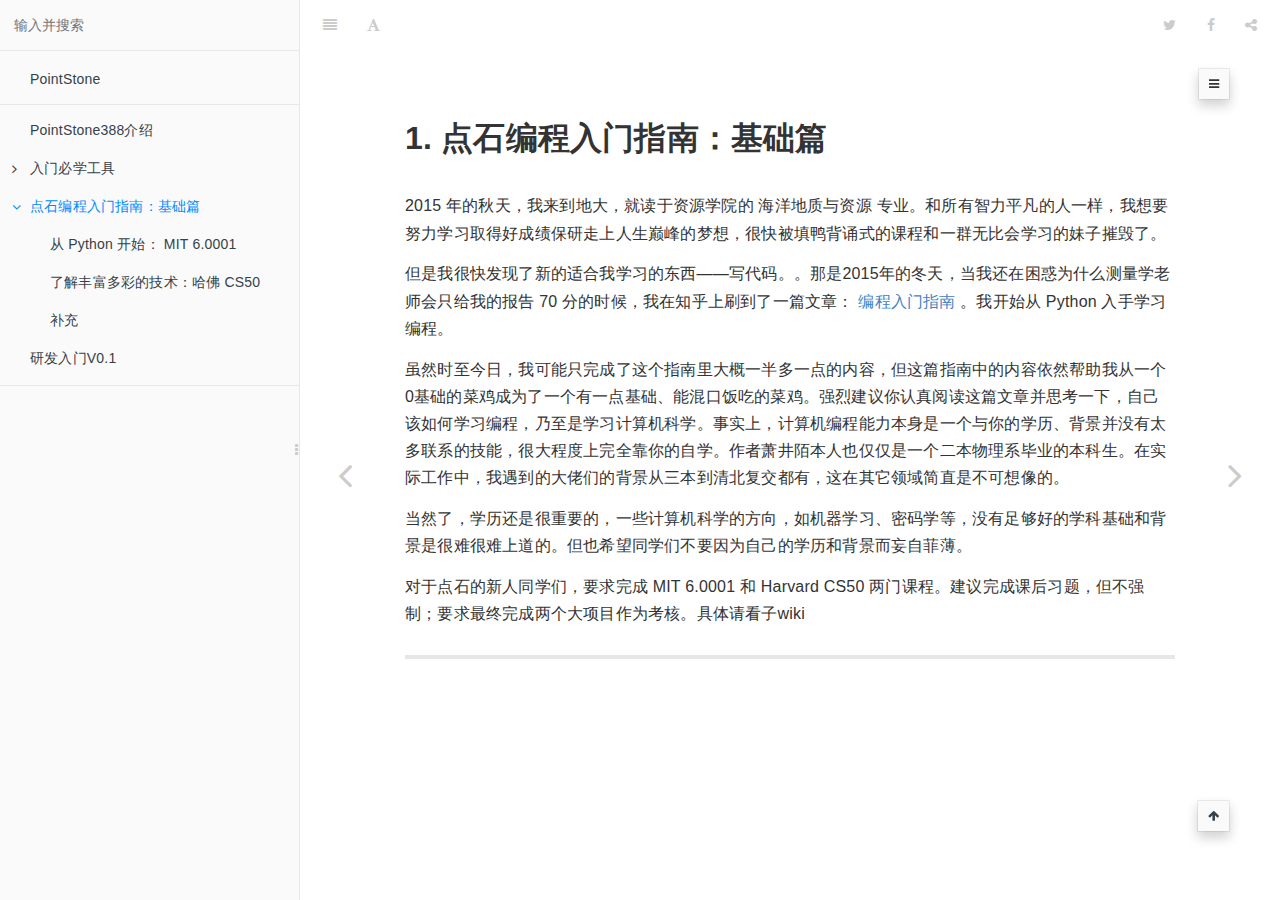
==== Basic/index.html @ d31966a7 "2019-02-07-22:43:22" ====
<!DOCTYPE HTML>
<html lang="zh-hans" >
    <head>
        <meta charset="UTF-8">
        <meta content="text/html; charset=utf-8" http-equiv="Content-Type">
        <title>点石编程入门指南：基础篇 · PointStone388计划</title>
        <meta http-equiv="X-UA-Compatible" content="IE=edge" />
        <meta name="description" content="">
        <meta name="generator" content="GitBook 3.2.3">
        <meta name="author" content="PointStone">
        
        
    
    <link rel="stylesheet" href="../gitbook/style.css">

    
            
                
                <link rel="stylesheet" href="../gitbook/gitbook-plugin-splitter/splitter.css">
                
            
                
                <link rel="stylesheet" href="../gitbook/gitbook-plugin-search-plus/search.css">
                
            
                
                <link rel="stylesheet" href="../gitbook/gitbook-plugin-expandable-chapters-small/expandable-chapters-small.css">
                
            
                
                <link rel="stylesheet" href="../gitbook/gitbook-plugin-anchor-navigation-ex/style/plugin.css">
                
            
                
                <link rel="stylesheet" href="../gitbook/gitbook-plugin-highlight/website.css">
                
            
                
                <link rel="stylesheet" href="../gitbook/gitbook-plugin-fontsettings/website.css">
                
            
        

    

    
        
        <link rel="stylesheet" href="../styles/website.css">
        
    

        
    
    
    
    <meta name="HandheldFriendly" content="true"/>
    <meta name="viewport" content="width=device-width, initial-scale=1, user-scalable=no">
    <meta name="apple-mobile-web-app-capable" content="yes">
    <meta name="apple-mobile-web-app-status-bar-style" content="black">
    <link rel="apple-touch-icon-precomposed" sizes="152x152" href="../gitbook/images/apple-touch-icon-precomposed-152.png">
    <link rel="shortcut icon" href="../gitbook/images/favicon.ico" type="image/x-icon">

    
    <link rel="next" href="MIT-60001.html" />
    
    
    <link rel="prev" href="../First-To-Read/Git.html" />
    

    <style>
    @media only screen and (max-width: 640px) {
        .book-header .hidden-mobile {
            display: none;
        }
    }
    </style>
    <script>
        window["gitbook-plugin-github-buttons"] = {"buttons":[{"user":"PointStoneTeam","repo":"PointStone388","type":"star","size":"small","count":true}]};
    </script>

    </head>
    <body>
        
<div class="book">
    <div class="book-summary">
        
            
<div id="book-search-input" role="search">
    <input type="text" placeholder="输入并搜索" />
</div>

            
                <nav role="navigation">
                


<ul class="summary">
    
    
    
        
        <li>
            <a href="http://pointstone.org/" target="_blank" class="custom-link">PointStone</a>
        </li>
    
    

    
    <li class="divider"></li>
    

    
        
        
    
        <li class="chapter " data-level="1.1" data-path="../">
            
                <a href="../">
            
                    
                    PointStone388介绍
            
                </a>
            

            
        </li>
    
        <li class="chapter " data-level="1.2" data-path="../First-To-Read/First-To-Read.html">
            
                <a href="../First-To-Read/First-To-Read.html">
            
                    
                    入门必学工具
            
                </a>
            

            
            <ul class="articles">
                
    
        <li class="chapter " data-level="1.2.1" data-path="../First-To-Read/Markdown.html">
            
                <a href="../First-To-Read/Markdown.html">
            
                    
                    Markdown
            
                </a>
            

            
        </li>
    
        <li class="chapter " data-level="1.2.2" data-path="../First-To-Read/Git.html">
            
                <a href="../First-To-Read/Git.html">
            
                    
                    Git
            
                </a>
            

            
        </li>
    

            </ul>
            
        </li>
    
        <li class="chapter active" data-level="1.3" data-path="./">
            
                <a href="./">
            
                    
                    点石编程入门指南：基础篇
            
                </a>
            

            
            <ul class="articles">
                
    
        <li class="chapter " data-level="1.3.1" data-path="MIT-60001.html">
            
                <a href="MIT-60001.html">
            
                    
                    从 Python 开始： MIT 6.0001
            
                </a>
            

            
        </li>
    
        <li class="chapter " data-level="1.3.2" data-path="Harvard-CS50.html">
            
                <a href="Harvard-CS50.html">
            
                    
                    了解丰富多彩的技术：哈佛 CS50
            
                </a>
            

            
        </li>
    
        <li class="chapter " data-level="1.3.3" data-path="Others.html">
            
                <a href="Others.html">
            
                    
                    补充
            
                </a>
            

            
        </li>
    

            </ul>
            
        </li>
    
        <li class="chapter " data-level="1.4" data-path="../Introduction-To-Development/Introduction-To-Development.html">
            
                <a href="../Introduction-To-Development/Introduction-To-Development.html">
            
                    
                    研发入门V0.1
            
                </a>
            

            
        </li>
    

    

    <li class="divider"></li>

    <li>
        <a href="https://www.gitbook.com" target="blank" class="gitbook-link">
            本书使用 GitBook 发布
        </a>
    </li>
</ul>


                </nav>
            
        
    </div>

    <div class="book-body">
        
            <div class="body-inner">
                
                    

<div class="book-header" role="navigation">
    

    <!-- Title -->
    <h1>
        <i class="fa fa-circle-o-notch fa-spin"></i>
        <a href=".." >点石编程入门指南：基础篇</a>
    </h1>
</div>




                    <div class="page-wrapper" tabindex="-1" role="main">
                        <div class="page-inner">
                            
<div class="search-plus" id="book-search-results">
    <div class="search-noresults">
    
                                <section class="normal markdown-section">
                                
                                <div id="anchor-navigation-ex-navbar"><i class="fa fa-navicon"></i><ul><li><span class="title-icon "></span><a href="#&#x70B9;&#x77F3;&#x7F16;&#x7A0B;&#x5165;&#x95E8;&#x6307;&#x5357;&#xFF1A;&#x57FA;&#x7840;&#x7BC7;"><b>1. </b>&#x70B9;&#x77F3;&#x7F16;&#x7A0B;&#x5165;&#x95E8;&#x6307;&#x5357;&#xFF1A;&#x57FA;&#x7840;&#x7BC7;</a></li></ul></div><a href="#&#x70B9;&#x77F3;&#x7F16;&#x7A0B;&#x5165;&#x95E8;&#x6307;&#x5357;&#xFF1A;&#x57FA;&#x7840;&#x7BC7;" id="anchorNavigationExGoTop"><i class="fa fa-arrow-up"></i></a><h1 id="&#x70B9;&#x77F3;&#x7F16;&#x7A0B;&#x5165;&#x95E8;&#x6307;&#x5357;&#xFF1A;&#x57FA;&#x7840;&#x7BC7;"><a name="&#x70B9;&#x77F3;&#x7F16;&#x7A0B;&#x5165;&#x95E8;&#x6307;&#x5357;&#xFF1A;&#x57FA;&#x7840;&#x7BC7;" class="anchor-navigation-ex-anchor" href="#&#x70B9;&#x77F3;&#x7F16;&#x7A0B;&#x5165;&#x95E8;&#x6307;&#x5357;&#xFF1A;&#x57FA;&#x7840;&#x7BC7;"><i class="fa fa-link" aria-hidden="true"></i></a>1. &#x70B9;&#x77F3;&#x7F16;&#x7A0B;&#x5165;&#x95E8;&#x6307;&#x5357;&#xFF1A;&#x57FA;&#x7840;&#x7BC7;</h1>
<p>2015 &#x5E74;&#x7684;&#x79CB;&#x5929;&#xFF0C;&#x6211;&#x6765;&#x5230;&#x5730;&#x5927;&#xFF0C;&#x5C31;&#x8BFB;&#x4E8E;&#x8D44;&#x6E90;&#x5B66;&#x9662;&#x7684; &#x6D77;&#x6D0B;&#x5730;&#x8D28;&#x4E0E;&#x8D44;&#x6E90; &#x4E13;&#x4E1A;&#x3002;&#x548C;&#x6240;&#x6709;&#x667A;&#x529B;&#x5E73;&#x51E1;&#x7684;&#x4EBA;&#x4E00;&#x6837;&#xFF0C;&#x6211;&#x60F3;&#x8981;&#x52AA;&#x529B;&#x5B66;&#x4E60;&#x53D6;&#x5F97;&#x597D;&#x6210;&#x7EE9;&#x4FDD;&#x7814;&#x8D70;&#x4E0A;&#x4EBA;&#x751F;&#x5DC5;&#x5CF0;&#x7684;&#x68A6;&#x60F3;&#xFF0C;&#x5F88;&#x5FEB;&#x88AB;&#x586B;&#x9E2D;&#x80CC;&#x8BF5;&#x5F0F;&#x7684;&#x8BFE;&#x7A0B;&#x548C;&#x4E00;&#x7FA4;&#x65E0;&#x6BD4;&#x4F1A;&#x5B66;&#x4E60;&#x7684;&#x59B9;&#x5B50;&#x6467;&#x6BC1;&#x4E86;&#x3002;</p>
<p>&#x4F46;&#x662F;&#x6211;&#x5F88;&#x5FEB;&#x53D1;&#x73B0;&#x4E86;&#x65B0;&#x7684;&#x9002;&#x5408;&#x6211;&#x5B66;&#x4E60;&#x7684;&#x4E1C;&#x897F;&#x2014;&#x2014;&#x5199;&#x4EE3;&#x7801;&#x3002;&#x3002;&#x90A3;&#x662F;2015&#x5E74;&#x7684;&#x51AC;&#x5929;&#xFF0C;&#x5F53;&#x6211;&#x8FD8;&#x5728;&#x56F0;&#x60D1;&#x4E3A;&#x4EC0;&#x4E48;&#x6D4B;&#x91CF;&#x5B66;&#x8001;&#x5E08;&#x4F1A;&#x53EA;&#x7ED9;&#x6211;&#x7684;&#x62A5;&#x544A; 70 &#x5206;&#x7684;&#x65F6;&#x5019;&#xFF0C;&#x6211;&#x5728;&#x77E5;&#x4E4E;&#x4E0A;&#x5237;&#x5230;&#x4E86;&#x4E00;&#x7BC7;&#x6587;&#x7AE0;&#xFF1A; <a href="https://zhuanlan.zhihu.com/p/19959253?utm_source=qq&amp;utm_medium=social&amp;utm_oi=42509489143808" target="_blank">&#x7F16;&#x7A0B;&#x5165;&#x95E8;&#x6307;&#x5357;</a> &#x3002;&#x6211;&#x5F00;&#x59CB;&#x4ECE; Python &#x5165;&#x624B;&#x5B66;&#x4E60;&#x7F16;&#x7A0B;&#x3002;</p>
<p>&#x867D;&#x7136;&#x65F6;&#x81F3;&#x4ECA;&#x65E5;&#xFF0C;&#x6211;&#x53EF;&#x80FD;&#x53EA;&#x5B8C;&#x6210;&#x4E86;&#x8FD9;&#x4E2A;&#x6307;&#x5357;&#x91CC;&#x5927;&#x6982;&#x4E00;&#x534A;&#x591A;&#x4E00;&#x70B9;&#x7684;&#x5185;&#x5BB9;&#xFF0C;&#x4F46;&#x8FD9;&#x7BC7;&#x6307;&#x5357;&#x4E2D;&#x7684;&#x5185;&#x5BB9;&#x4F9D;&#x7136;&#x5E2E;&#x52A9;&#x6211;&#x4ECE;&#x4E00;&#x4E2A;0&#x57FA;&#x7840;&#x7684;&#x83DC;&#x9E21;&#x6210;&#x4E3A;&#x4E86;&#x4E00;&#x4E2A;&#x6709;&#x4E00;&#x70B9;&#x57FA;&#x7840;&#x3001;&#x80FD;&#x6DF7;&#x53E3;&#x996D;&#x5403;&#x7684;&#x83DC;&#x9E21;&#x3002;&#x5F3A;&#x70C8;&#x5EFA;&#x8BAE;&#x4F60;&#x8BA4;&#x771F;&#x9605;&#x8BFB;&#x8FD9;&#x7BC7;&#x6587;&#x7AE0;&#x5E76;&#x601D;&#x8003;&#x4E00;&#x4E0B;&#xFF0C;&#x81EA;&#x5DF1;&#x8BE5;&#x5982;&#x4F55;&#x5B66;&#x4E60;&#x7F16;&#x7A0B;&#xFF0C;&#x4E43;&#x81F3;&#x662F;&#x5B66;&#x4E60;&#x8BA1;&#x7B97;&#x673A;&#x79D1;&#x5B66;&#x3002;&#x4E8B;&#x5B9E;&#x4E0A;&#xFF0C;&#x8BA1;&#x7B97;&#x673A;&#x7F16;&#x7A0B;&#x80FD;&#x529B;&#x672C;&#x8EAB;&#x662F;&#x4E00;&#x4E2A;&#x4E0E;&#x4F60;&#x7684;&#x5B66;&#x5386;&#x3001;&#x80CC;&#x666F;&#x5E76;&#x6CA1;&#x6709;&#x592A;&#x591A;&#x8054;&#x7CFB;&#x7684;&#x6280;&#x80FD;&#xFF0C;&#x5F88;&#x5927;&#x7A0B;&#x5EA6;&#x4E0A;&#x5B8C;&#x5168;&#x9760;&#x4F60;&#x7684;&#x81EA;&#x5B66;&#x3002;&#x4F5C;&#x8005;&#x8427;&#x4E95;&#x964C;&#x672C;&#x4EBA;&#x4E5F;&#x4EC5;&#x4EC5;&#x662F;&#x4E00;&#x4E2A;&#x4E8C;&#x672C;&#x7269;&#x7406;&#x7CFB;&#x6BD5;&#x4E1A;&#x7684;&#x672C;&#x79D1;&#x751F;&#x3002;&#x5728;&#x5B9E;&#x9645;&#x5DE5;&#x4F5C;&#x4E2D;&#xFF0C;&#x6211;&#x9047;&#x5230;&#x7684;&#x5927;&#x4F6C;&#x4EEC;&#x7684;&#x80CC;&#x666F;&#x4ECE;&#x4E09;&#x672C;&#x5230;&#x6E05;&#x5317;&#x590D;&#x4EA4;&#x90FD;&#x6709;&#xFF0C;&#x8FD9;&#x5728;&#x5176;&#x5B83;&#x9886;&#x57DF;&#x7B80;&#x76F4;&#x662F;&#x4E0D;&#x53EF;&#x60F3;&#x50CF;&#x7684;&#x3002;</p>
<p>&#x5F53;&#x7136;&#x4E86;&#xFF0C;&#x5B66;&#x5386;&#x8FD8;&#x662F;&#x5F88;&#x91CD;&#x8981;&#x7684;&#xFF0C;&#x4E00;&#x4E9B;&#x8BA1;&#x7B97;&#x673A;&#x79D1;&#x5B66;&#x7684;&#x65B9;&#x5411;&#xFF0C;&#x5982;&#x673A;&#x5668;&#x5B66;&#x4E60;&#x3001;&#x5BC6;&#x7801;&#x5B66;&#x7B49;&#xFF0C;&#x6CA1;&#x6709;&#x8DB3;&#x591F;&#x597D;&#x7684;&#x5B66;&#x79D1;&#x57FA;&#x7840;&#x548C;&#x80CC;&#x666F;&#x662F;&#x5F88;&#x96BE;&#x5F88;&#x96BE;&#x4E0A;&#x9053;&#x7684;&#x3002;&#x4F46;&#x4E5F;&#x5E0C;&#x671B;&#x540C;&#x5B66;&#x4EEC;&#x4E0D;&#x8981;&#x56E0;&#x4E3A;&#x81EA;&#x5DF1;&#x7684;&#x5B66;&#x5386;&#x548C;&#x80CC;&#x666F;&#x800C;&#x5984;&#x81EA;&#x83F2;&#x8584;&#x3002;</p>
<p>&#x5BF9;&#x4E8E;&#x70B9;&#x77F3;&#x7684;&#x65B0;&#x4EBA;&#x540C;&#x5B66;&#x4EEC;&#xFF0C;&#x8981;&#x6C42;&#x5B8C;&#x6210; MIT 6.0001 &#x548C; Harvard CS50 &#x4E24;&#x95E8;&#x8BFE;&#x7A0B;&#x3002;&#x5EFA;&#x8BAE;&#x5B8C;&#x6210;&#x8BFE;&#x540E;&#x4E60;&#x9898;&#xFF0C;&#x4F46;&#x4E0D;&#x5F3A;&#x5236;&#xFF1B;&#x8981;&#x6C42;&#x6700;&#x7EC8;&#x5B8C;&#x6210;&#x4E24;&#x4E2A;&#x5927;&#x9879;&#x76EE;&#x4F5C;&#x4E3A;&#x8003;&#x6838;&#x3002;&#x5177;&#x4F53;&#x8BF7;&#x770B;&#x5B50;wiki</p>
<hr>

                                
                                </section>
                            
    </div>
    <div class="search-results">
        <div class="has-results">
            
            <h1 class="search-results-title"><span class='search-results-count'></span> results matching "<span class='search-query'></span>"</h1>
            <ul class="search-results-list"></ul>
            
        </div>
        <div class="no-results">
            
            <h1 class="search-results-title">No results matching "<span class='search-query'></span>"</h1>
            
        </div>
    </div>
</div>

                        </div>
                    </div>
                
            </div>

            
                
                <a href="../First-To-Read/Git.html" class="navigation navigation-prev " aria-label="Previous page: Git">
                    <i class="fa fa-angle-left"></i>
                </a>
                
                
                <a href="MIT-60001.html" class="navigation navigation-next " aria-label="Next page: 从 Python 开始： MIT 6.0001">
                    <i class="fa fa-angle-right"></i>
                </a>
                
            
        
    </div>

    <script>
        var gitbook = gitbook || [];
        gitbook.push(function() {
            gitbook.page.hasChanged({"page":{"title":"点石编程入门指南：基础篇","level":"1.3","depth":1,"next":{"title":"从 Python 开始： MIT 6.0001","level":"1.3.1","depth":2,"path":"Basic/MIT-60001.md","ref":"Basic/MIT-60001.md","articles":[]},"previous":{"title":"Git","level":"1.2.2","depth":2,"path":"First-To-Read/Git.md","ref":"First-To-Read/Git.md","articles":[]},"dir":"ltr"},"config":{"plugins":["mathjax","splitter","github-buttons","copy-code-button","-lunr","-search","search-plus","expandable-chapters-small","anchor-navigation-ex"],"styles":{"website":"styles/website.css"},"pluginsConfig":{"splitter":{},"fontsettings":{"theme":"white","family":"sans","size":2},"highlight":{},"anchor-navigation-ex":{"associatedWithSummary":true,"float":{"floatIcon":"fa fa-navicon","level1Icon":"","level2Icon":"","level3Icon":"","showLevelIcon":false},"mode":"float","multipleH1":true,"pageTop":{"level1Icon":"","level2Icon":"","level3Icon":"","showLevelIcon":false},"printLog":false,"showGoTop":true,"showLevel":true},"github-buttons":{"buttons":[{"user":"PointStoneTeam","repo":"PointStone388","type":"star","size":"small","count":true}]},"mathjax":{"forceSVG":false,"version":"2.6-latest"},"expandable-chapters-small":{},"copy-code-button":{},"sharing":{"facebook":true,"twitter":true,"google":false,"weibo":false,"instapaper":false,"vk":false,"all":["facebook","google","twitter","weibo","instapaper"]},"theme-default":{"styles":{"website":"styles/website.css","pdf":"styles/pdf.css","epub":"styles/epub.css","mobi":"styles/mobi.css","ebook":"styles/ebook.css","print":"styles/print.css"},"showLevel":false},"search-plus":{}},"theme":"default","author":"PointStone","pdf":{"pageNumbers":true,"fontSize":12,"fontFamily":"Arial","paperSize":"a4","chapterMark":"pagebreak","pageBreaksBefore":"/","margin":{"right":62,"left":62,"top":56,"bottom":56}},"structure":{"langs":"LANGS.md","readme":"README.md","glossary":"GLOSSARY.md","summary":"SUMMARY.md"},"variables":{},"title":"PointStone388计划","language":"zh-hans","links":{"sidebar":{"PointStone":"http://pointstone.org/"}},"gitbook":"*"},"file":{"path":"Basic/README.md","mtime":"2019-01-14T14:02:45.070Z","type":"markdown"},"gitbook":{"version":"3.2.3","time":"2019-02-07T14:43:23.434Z"},"basePath":"..","book":{"language":""}});
        });
    </script>
</div>

        
    <script src="../gitbook/gitbook.js"></script>
    <script src="../gitbook/theme.js"></script>
    
        
        <script src="https://cdn.mathjax.org/mathjax/2.6-latest/MathJax.js?config=TeX-AMS-MML_HTMLorMML"></script>
        
    
        
        <script src="../gitbook/gitbook-plugin-mathjax/plugin.js"></script>
        
    
        
        <script src="../gitbook/gitbook-plugin-splitter/splitter.js"></script>
        
    
        
        <script src="../gitbook/gitbook-plugin-github-buttons/plugin.js"></script>
        
    
        
        <script src="../gitbook/gitbook-plugin-copy-code-button/toggle.js"></script>
        
    
        
        <script src="../gitbook/gitbook-plugin-search-plus/jquery.mark.min.js"></script>
        
    
        
        <script src="../gitbook/gitbook-plugin-search-plus/search.js"></script>
        
    
        
        <script src="../gitbook/gitbook-plugin-expandable-chapters-small/expandable-chapters-small.js"></script>
        
    
        
        <script src="../gitbook/gitbook-plugin-sharing/buttons.js"></script>
        
    
        
        <script src="../gitbook/gitbook-plugin-fontsettings/fontsettings.js"></script>
        
    

    </body>
</html>
---- gitbook/gitbook-plugin-splitter/splitter.css ----
.divider-content-summary {
    position: absolute;
    top: 0;
    right: 0;
    height: 100%;
    width: 5px;
	display: table;
	cursor: col-resize;
    color: #ccc;
    -webkit-transition: color 350ms ease;
    -moz-transition: color 350ms ease;
    -o-transition: color 350ms ease;
    transition: color 350ms ease
}
.divider-content-summary:hover {
    color: #444;
}
    .divider-content-summary__icon {
        display: table-cell;
        vertical-align: middle;
        text-align: center;
    }
---- gitbook/gitbook-plugin-search-plus/search.css ----
/*
    This CSS only styled the search results section, not the search input
    It defines the basic interraction to hide content when displaying results, etc
*/
#book-search-input {
  background: inherit;
}
#book-search-results .search-results {
  display: none;
}
#book-search-results .search-results ul.search-results-list {
  list-style-type: none;
  padding-left: 0;
}
#book-search-results .search-results ul.search-results-list li {
  margin-bottom: 1.5rem;
  padding-bottom: 0.5rem;
  /* Highlight results */
}
#book-search-results .search-results ul.search-results-list li p em {
  background-color: rgba(255, 220, 0, 0.4);
  font-style: normal;
}
#book-search-results .search-results .no-results {
  display: none;
}
#book-search-results.open .search-results {
  display: block;
}
#book-search-results.open .search-noresults {
  display: none;
}
#book-search-results.no-results .search-results .has-results {
  display: none;
}
#book-search-results.no-results .search-results .no-results {
  display: block;
}
#book-search-results span.search-highlight-keyword {
  background: #ff0;
}
#book-search-results.search-plus .search-results .has-results .search-results-item {
  color: inherit;
}
---- gitbook/gitbook-plugin-expandable-chapters-small/expandable-chapters-small.css ----
.book .book-summary .chapter > .articles {
	overflow: hidden;
	max-height: 0px;
}

.book .book-summary .chapter.expanded > .articles {
	max-height: 9999px;
}

.book .book-summary .exc-trigger {
	position: absolute;
  	left: 12px;
  	top: 12px;
}

.book .book-summary ul.summary li a,
.book .book-summary ul.summary li span {
	padding-left: 30px;
}

.book .book-summary .exc-trigger:before {
  	content: "\f105";
}

.book .book-summary .expanded > a .exc-trigger:before,
.book .book-summary .expanded > span .exc-trigger:before {
	content: "\f107";
}
---- gitbook/gitbook-plugin-anchor-navigation-ex/style/plugin.css ----
/** 浮动导航 */
#anchor-navigation-ex-navbar {
    background-color: #fafafa;
    border: 1px solid rgba(0, 0, 0, .07);
    border-radius: 1px;
    -webkit-box-shadow: 0 6px 12px rgba(0, 0, 0, .175);
    box-shadow: 0 6px 12px rgba(0, 0, 0, .175);
    background-clip: padding-box;
    padding: 5px 10px;
    position: fixed;
    /*background-color: rgba(255,255,255,0.98);*/
    right: 50px;
    top: 68px;
    font-size: 12px;
    white-space: nowrap;
    z-index: 999;
    cursor: pointer;
    text-align: right;
    max-height: 70%;
    overflow-y: auto;
    overflow-x: hidden;
}

#anchor-navigation-ex-navbar ul {
    display: none;
    text-align: left;
    padding-right: 10px;
    padding-left: 10px;
    list-style-type: none;
}

#anchor-navigation-ex-navbar:hover ul {
    display: block;
}

#anchor-navigation-ex-navbar ul li a {
    text-decoration: none;
    border-bottom: none;
    font-size: 14px;
    color: #364149;
    background: 0 0;
    text-overflow: ellipsis;
    overflow: hidden;
    white-space: nowrap;
    position: relative;
}

#anchor-navigation-ex-navbar ul li a:hover {
    text-decoration: underline;
}

#anchor-navigation-ex-navbar ul li .title-icon {
    padding-right: 4px;
}

/*对应官网皮肤主题颜色*/
.book.color-theme-1 #anchor-navigation-ex-navbar {
    background-color: #111111;
    border-color: #7e888b;
    color: #afa790;
}

.book.color-theme-1 #anchor-navigation-ex-navbar ul li a {
    color: #877f6a;
}

.book.color-theme-2 #anchor-navigation-ex-navbar {
    background-color: #2d3143;
    border-color: #272a3a;
    color: #bcc1d2;
}

.book.color-theme-2 #anchor-navigation-ex-navbar ul li a {
    color: #c1c6d7;
}

/* 返回顶部 */
#anchorNavigationExGoTop {
    position: fixed;
    right: 50px;
    bottom: 68px;
    background-color: #fafafa;
    border: 1px solid rgba(0, 0, 0, .07);
    border-radius: 1px;
    -webkit-box-shadow: 0 6px 12px rgba(0, 0, 0, .175);
    box-shadow: 0 6px 12px rgba(0, 0, 0, .175);
    background-clip: padding-box;
    z-index: 999;
    cursor: pointer;
    font-size: 12px;
    padding: 5px 10px;
    color: #364149;
}
/*对应官网皮肤主题颜色*/
.book.color-theme-1 #anchorNavigationExGoTop {
    background-color: #111111;
    border-color: #7e888b;
    color: #afa790;
}

.book.color-theme-2 #anchorNavigationExGoTop {
    background-color: #2d3143;
    border-color: #272a3a;
    color: #bcc1d2;
}

a.anchor-navigation-ex-anchor {
    color: inherit !important;
    display: none;
    margin-left: -30px;
    padding-left: 40px;
    cursor: pointer;
    position: absolute;
    top: 0;
    left: 0;
    bottom: 0;
}

a.anchor-navigation-ex-anchor i {
    margin-left: -30px;
    /*color: #000;*/
    vertical-align: middle;
    font-size: 16px !important;
}

h1, h2, h3, h4, h5, h6 {
    position: relative;
}

h1:hover a.anchor-navigation-ex-anchor, h2:hover a.anchor-navigation-ex-anchor, h3:hover a.anchor-navigation-ex-anchor,
h4:hover a.anchor-navigation-ex-anchor, h5:hover a.anchor-navigation-ex-anchor, h6:hover a.anchor-navigation-ex-anchor {
    display: inline-block;
}

.book .book-body .page-wrapper .page-inner section.normal {
    overflow: visible;
}

/* 页面内顶部固定导航  */
#anchor-navigation-ex-pagetop-navbar{
    border: 1px solid rgba(0, 0, 0, .07);
    border-radius: 1px;
    background-clip: padding-box;
    padding: 5px 10px;
    background-color: #fafafa;
    font-size: 12px;
}

#anchor-navigation-ex-pagetop-navbar ul {
    text-align: left;
    padding-right: 10px;
    padding-left: 10px;
    list-style-type: none;
}

#anchor-navigation-ex-pagetop-navbar:hover ul {
    display: block;
}

#anchor-navigation-ex-pagetop-navbar ul li a {
    text-decoration: none;
    border-bottom: none;
    font-size: 14px;
    color: #364149;
    background: 0 0;
    text-overflow: ellipsis;
    overflow: hidden;
    white-space: nowrap;
    position: relative;
}

#anchor-navigation-ex-pagetop-navbar ul li a:hover {
    text-decoration: underline;
}

#anchor-navigation-ex-pagetop-navbar ul li .title-icon {
    padding-right: 4px;
}

/*对应官网皮肤主题颜色*/
.book.color-theme-1 #anchor-navigation-ex-pagetop-navbar {
    background-color: #111111;
    border-color: #7e888b;
    color: #afa790;
}

.book.color-theme-1 #anchor-navigation-ex-pagetop-navbar ul li a {
    color: #877f6a;
}

.book.color-theme-2 #anchor-navigation-ex-pagetop-navbar {
    background-color: #2d3143;
    border-color: #272a3a;
    color: #bcc1d2;
}

.book.color-theme-2 #anchor-navigation-ex-pagetop-navbar ul li a {
    color: #c1c6d7;
}
---- gitbook/gitbook-plugin-highlight/website.css ----
.book .book-body .page-wrapper .page-inner section.normal pre,
.book .book-body .page-wrapper .page-inner section.normal code {
  /* http://jmblog.github.com/color-themes-for-google-code-highlightjs */
  /* Tomorrow Comment */
  /* Tomorrow Red */
  /* Tomorrow Orange */
  /* Tomorrow Yellow */
  /* Tomorrow Green */
  /* Tomorrow Aqua */
  /* Tomorrow Blue */
  /* Tomorrow Purple */
}
.book .book-body .page-wrapper .page-inner section.normal pre .hljs-comment,
.book .book-body .page-wrapper .page-inner section.normal code .hljs-comment,
.book .book-body .page-wrapper .page-inner section.normal pre .hljs-title,
.book .book-body .page-wrapper .page-inner section.normal code .hljs-title {
  color: #8e908c;
}
.book .book-body .page-wrapper .page-inner section.normal pre .hljs-variable,
.book .book-body .page-wrapper .page-inner section.normal code .hljs-variable,
.book .book-body .page-wrapper .page-inner section.normal pre .hljs-attribute,
.book .book-body .page-wrapper .page-inner section.normal code .hljs-attribute,
.book .book-body .page-wrapper .page-inner section.normal pre .hljs-tag,
.book .book-body .page-wrapper .page-inner section.normal code .hljs-tag,
.book .book-body .page-wrapper .page-inner section.normal pre .hljs-regexp,
.book .book-body .page-wrapper .page-inner section.normal code .hljs-regexp,
.book .book-body .page-wrapper .page-inner section.normal pre .hljs-deletion,
.book .book-body .page-wrapper .page-inner section.normal code .hljs-deletion,
.book .book-body .page-wrapper .page-inner section.normal pre .ruby .hljs-constant,
.book .book-body .page-wrapper .page-inner section.normal code .ruby .hljs-constant,
.book .book-body .page-wrapper .page-inner section.normal pre .xml .hljs-tag .hljs-title,
.book .book-body .page-wrapper .page-inner section.normal code .xml .hljs-tag .hljs-title,
.book .book-body .page-wrapper .page-inner section.normal pre .xml .hljs-pi,
.book .book-body .page-wrapper .page-inner section.normal code .xml .hljs-pi,
.book .book-body .page-wrapper .page-inner section.normal pre .xml .hljs-doctype,
.book .book-body .page-wrapper .page-inner section.normal code .xml .hljs-doctype,
.book .book-body .page-wrapper .page-inner section.normal pre .html .hljs-doctype,
.book .book-body .page-wrapper .page-inner section.normal code .html .hljs-doctype,
.book .book-body .page-wrapper .page-inner section.normal pre .css .hljs-id,
.book .book-body .page-wrapper .page-inner section.normal code .css .hljs-id,
.book .book-body .page-wrapper .page-inner section.normal pre .css .hljs-class,
.book .book-body .page-wrapper .page-inner section.normal code .css .hljs-class,
.book .book-body .page-wrapper .page-inner section.normal pre .css .hljs-pseudo,
.book .book-body .page-wrapper .page-inner section.normal code .css .hljs-pseudo {
  color: #c82829;
}
.book .book-body .page-wrapper .page-inner section.normal pre .hljs-number,
.book .book-body .page-wrapper .page-inner section.normal code .hljs-number,
.book .book-body .page-wrapper .page-inner section.normal pre .hljs-preprocessor,
.book .book-body .page-wrapper .page-inner section.normal code .hljs-preprocessor,
.book .book-body .page-wrapper .page-inner section.normal pre .hljs-pragma,
.book .book-body .page-wrapper .page-inner section.normal code .hljs-pragma,
.book .book-body .page-wrapper .page-inner section.normal pre .hljs-built_in,
.book .book-body .page-wrapper .page-inner section.normal code .hljs-built_in,
.book .book-body .page-wrapper .page-inner section.normal pre .hljs-literal,
.book .book-body .page-wrapper .page-inner section.normal code .hljs-literal,
.book .book-body .page-wrapper .page-inner section.normal pre .hljs-params,
.book .book-body .page-wrapper .page-inner section.normal code .hljs-params,
.book .book-body .page-wrapper .page-inner section.normal pre .hljs-constant,
.book .book-body .page-wrapper .page-inner section.normal code .hljs-constant {
  color: #f5871f;
}
.book .book-body .page-wrapper .page-inner section.normal pre .ruby .hljs-class .hljs-title,
.book .book-body .page-wrapper .page-inner section.normal code .ruby .hljs-class .hljs-title,
.book .book-body .page-wrapper .page-inner section.normal pre .css .hljs-rules .hljs-attribute,
.book .book-body .page-wrapper .page-inner section.normal code .css .hljs-rules .hljs-attribute {
  color: #eab700;
}
.book .book-body .page-wrapper .page-inner section.normal pre .hljs-string,
.book .book-body .page-wrapper .page-inner section.normal code .hljs-string,
.book .book-body .page-wrapper .page-inner section.normal pre .hljs-value,
.book .book-body .page-wrapper .page-inner section.normal code .hljs-value,
.book .book-body .page-wrapper .page-inner section.normal pre .hljs-inheritance,
.book .book-body .page-wrapper .page-inner section.normal code .hljs-inheritance,
.book .book-body .page-wrapper .page-inner section.normal pre .hljs-header,
.book .book-body .page-wrapper .page-inner section.normal code .hljs-header,
.book .book-body .page-wrapper .page-inner section.normal pre .hljs-addition,
.book .book-body .page-wrapper .page-inner section.normal code .hljs-addition,
.book .book-body .page-wrapper .page-inner section.normal pre .ruby .hljs-symbol,
.book .book-body .page-wrapper .page-inner section.normal code .ruby .hljs-symbol,
.book .book-body .page-wrapper .page-inner section.normal pre .xml .hljs-cdata,
.book .book-body .page-wrapper .page-inner section.normal code .xml .hljs-cdata {
  color: #718c00;
}
.book .book-body .page-wrapper .page-inner section.normal pre .css .hljs-hexcolor,
.book .book-body .page-wrapper .page-inner section.normal code .css .hljs-hexcolor {
  color: #3e999f;
}
.book .book-body .page-wrapper .page-inner section.normal pre .hljs-function,
.book .book-body .page-wrapper .page-inner section.normal code .hljs-function,
.book .book-body .page-wrapper .page-inner section.normal pre .python .hljs-decorator,
.book .book-body .page-wrapper .page-inner section.normal code .python .hljs-decorator,
.book .book-body .page-wrapper .page-inner section.normal pre .python .hljs-title,
.book .book-body .page-wrapper .page-inner section.normal code .python .hljs-title,
.book .book-body .page-wrapper .page-inner section.normal pre .ruby .hljs-function .hljs-title,
.book .book-body .page-wrapper .page-inner section.normal code .ruby .hljs-function .hljs-title,
.book .book-body .page-wrapper .page-inner section.normal pre .ruby .hljs-title .hljs-keyword,
.book .book-body .page-wrapper .page-inner section.normal code .ruby .hljs-title .hljs-keyword,
.book .book-body .page-wrapper .page-inner section.normal pre .perl .hljs-sub,
.book .book-body .page-wrapper .page-inner section.normal code .perl .hljs-sub,
.book .book-body .page-wrapper .page-inner section.normal pre .javascript .hljs-title,
.book .book-body .page-wrapper .page-inner section.normal code .javascript .hljs-title,
.book .book-body .page-wrapper .page-inner section.normal pre .coffeescript .hljs-title,
.book .book-body .page-wrapper .page-inner section.normal code .coffeescript .hljs-title {
  color: #4271ae;
}
.book .book-body .page-wrapper .page-inner section.normal pre .hljs-keyword,
.book .book-body .page-wrapper .page-inner section.normal code .hljs-keyword,
.book .book-body .page-wrapper .page-inner section.normal pre .javascript .hljs-function,
.book .book-body .page-wrapper .page-inner section.normal code .javascript .hljs-function {
  color: #8959a8;
}
.book .book-body .page-wrapper .page-inner section.normal pre .hljs,
.book .book-body .page-wrapper .page-inner section.normal code .hljs {
  display: block;
  background: white;
  color: #4d4d4c;
  padding: 0.5em;
}
.book .book-body .page-wrapper .page-inner section.normal pre .coffeescript .javascript,
.book .book-body .page-wrapper .page-inner section.normal code .coffeescript .javascript,
.book .book-body .page-wrapper .page-inner section.normal pre .javascript .xml,
.book .book-body .page-wrapper .page-inner section.normal code .javascript .xml,
.book .book-body .page-wrapper .page-inner section.normal pre .tex .hljs-formula,
.book .book-body .page-wrapper .page-inner section.normal code .tex .hljs-formula,
.book .book-body .page-wrapper .page-inner section.normal pre .xml .javascript,
.book .book-body .page-wrapper .page-inner section.normal code .xml .javascript,
.book .book-body .page-wrapper .page-inner section.normal pre .xml .vbscript,
.book .book-body .page-wrapper .page-inner section.normal code .xml .vbscript,
.book .book-body .page-wrapper .page-inner section.normal pre .xml .css,
.book .book-body .page-wrapper .page-inner section.normal code .xml .css,
.book .book-body .page-wrapper .page-inner section.normal pre .xml .hljs-cdata,
.book .book-body .page-wrapper .page-inner section.normal code .xml .hljs-cdata {
  opacity: 0.5;
}
.book.color-theme-1 .book-body .page-wrapper .page-inner section.normal pre,
.book.color-theme-1 .book-body .page-wrapper .page-inner section.normal code {
  /*

Orginal Style from ethanschoonover.com/solarized (c) Jeremy Hull <sourdrums@gmail.com>

*/
  /* Solarized Green */
  /* Solarized Cyan */
  /* Solarized Blue */
  /* Solarized Yellow */
  /* Solarized Orange */
  /* Solarized Red */
  /* Solarized Violet */
}
.book.color-theme-1 .book-body .page-wrapper .page-inner section.normal pre .hljs,
.book.color-theme-1 .book-body .page-wrapper .page-inner section.normal code .hljs {
  display: block;
  padding: 0.5em;
  background: #fdf6e3;
  color: #657b83;
}
.book.color-theme-1 .book-body .page-wrapper .page-inner section.normal pre .hljs-comment,
.book.color-theme-1 .book-body .page-wrapper .page-inner section.normal code .hljs-comment,
.book.color-theme-1 .book-body .page-wrapper .page-inner section.normal pre .hljs-template_comment,
.book.color-theme-1 .book-body .page-wrapper .page-inner section.normal code .hljs-template_comment,
.book.color-theme-1 .book-body .page-wrapper .page-inner section.normal pre .diff .hljs-header,
.book.color-theme-1 .book-body .page-wrapper .page-inner section.normal code .diff .hljs-header,
.book.color-theme-1 .book-body .page-wrapper .page-inner section.normal pre .hljs-doctype,
.book.color-theme-1 .book-body .page-wrapper .page-inner section.normal code .hljs-doctype,
.book.color-theme-1 .book-body .page-wrapper .page-inner section.normal pre .hljs-pi,
.book.color-theme-1 .book-body .page-wrapper .page-inner section.normal code .hljs-pi,
.book.color-theme-1 .book-body .page-wrapper .page-inner section.normal pre .lisp .hljs-string,
.book.color-theme-1 .book-body .page-wrapper .page-inner section.normal code .lisp .hljs-string,
.book.color-theme-1 .book-body .page-wrapper .page-inner section.normal pre .hljs-javadoc,
.book.color-theme-1 .book-body .page-wrapper .page-inner section.normal code .hljs-javadoc {
  color: #93a1a1;
}
.book.color-theme-1 .book-body .page-wrapper .page-inner section.normal pre .hljs-keyword,
.book.color-theme-1 .book-body .page-wrapper .page-inner section.normal code .hljs-keyword,
.book.color-theme-1 .book-body .page-wrapper .page-inner section.normal pre .hljs-winutils,
.book.color-theme-1 .book-body .page-wrapper .page-inner section.normal code .hljs-winutils,
.book.color-theme-1 .book-body .page-wrapper .page-inner section.normal pre .method,
.book.color-theme-1 .book-body .page-wrapper .page-inner section.normal code .method,
.book.color-theme-1 .book-body .page-wrapper .page-inner section.normal pre .hljs-addition,
.book.color-theme-1 .book-body .page-wrapper .page-inner section.normal code .hljs-addition,
.book.color-theme-1 .book-body .page-wrapper .page-inner section.normal pre .css .hljs-tag,
.book.color-theme-1 .book-body .page-wrapper .page-inner section.normal code .css .hljs-tag,
.book.color-theme-1 .book-body .page-wrapper .page-inner section.normal pre .hljs-request,
.book.color-theme-1 .book-body .page-wrapper .page-inner section.normal code .hljs-request,
.book.color-theme-1 .book-body .page-wrapper .page-inner section.normal pre .hljs-status,
.book.color-theme-1 .book-body .page-wrapper .page-inner section.normal code .hljs-status,
.book.color-theme-1 .book-body .page-wrapper .page-inner section.normal pre .nginx .hljs-title,
.book.color-theme-1 .book-body .page-wrapper .page-inner section.normal code .nginx .hljs-title {
  color: #859900;
}
.book.color-theme-1 .book-body .page-wrapper .page-inner section.normal pre .hljs-number,
.book.color-theme-1 .book-body .page-wrapper .page-inner section.normal code .hljs-number,
.book.color-theme-1 .book-body .page-wrapper .page-inner section.normal pre .hljs-command,
.book.color-theme-1 .book-body .page-wrapper .page-inner section.normal code .hljs-command,
.book.color-theme-1 .book-body .page-wrapper .page-inner section.normal pre .hljs-string,
.book.color-theme-1 .book-body .page-wrapper .page-inner section.normal code .hljs-string,
.book.color-theme-1 .book-body .page-wrapper .page-inner section.normal pre .hljs-tag .hljs-value,
.book.color-theme-1 .book-body .page-wrapper .page-inner section.normal code .hljs-tag .hljs-value,
.book.color-theme-1 .book-body .page-wrapper .page-inner section.normal pre .hljs-rules .hljs-value,
.book.color-theme-1 .book-body .page-wrapper .page-inner section.normal code .hljs-rules .hljs-value,
.book.color-theme-1 .book-body .page-wrapper .page-inner section.normal pre .hljs-phpdoc,
.book.color-theme-1 .book-body .page-wrapper .page-inner section.normal code .hljs-phpdoc,
.book.color-theme-1 .book-body .page-wrapper .page-inner section.normal pre .tex .hljs-formula,
.book.color-theme-1 .book-body .page-wrapper .page-inner section.normal code .tex .hljs-formula,
.book.color-theme-1 .book-body .page-wrapper .page-inner section.normal pre .hljs-regexp,
.book.color-theme-1 .book-body .page-wrapper .page-inner section.normal code .hljs-regexp,
.book.color-theme-1 .book-body .page-wrapper .page-inner section.normal pre .hljs-hexcolor,
.book.color-theme-1 .book-body .page-wrapper .page-inner section.normal code .hljs-hexcolor,
.book.color-theme-1 .book-body .page-wrapper .page-inner section.normal pre .hljs-link_url,
.book.color-theme-1 .book-body .page-wrapper .page-inner section.normal code .hljs-link_url {
  color: #2aa198;
}
.book.color-theme-1 .book-body .page-wrapper .page-inner section.normal pre .hljs-title,
.book.color-theme-1 .book-body .page-wrapper .page-inner section.normal code .hljs-title,
.book.color-theme-1 .book-body .page-wrapper .page-inner section.normal pre .hljs-localvars,
.book.color-theme-1 .book-body .page-wrapper .page-inner section.normal code .hljs-localvars,
.book.color-theme-1 .book-body .page-wrapper .page-inner section.normal pre .hljs-chunk,
.book.color-theme-1 .book-body .page-wrapper .page-inner section.normal code .hljs-chunk,
.book.color-theme-1 .book-body .page-wrapper .page-inner section.normal pre .hljs-decorator,
.book.color-theme-1 .book-body .page-wrapper .page-inner section.normal code .hljs-decorator,
.book.color-theme-1 .book-body .page-wrapper .page-inner section.normal pre .hljs-built_in,
.book.color-theme-1 .book-body .page-wrapper .page-inner section.normal code .hljs-built_in,
.book.color-theme-1 .book-body .page-wrapper .page-inner section.normal pre .hljs-identifier,
.book.color-theme-1 .book-body .page-wrapper .page-inner section.normal code .hljs-identifier,
.book.color-theme-1 .book-body .page-wrapper .page-inner section.normal pre .vhdl .hljs-literal,
.book.color-theme-1 .book-body .page-wrapper .page-inner section.normal code .vhdl .hljs-literal,
.book.color-theme-1 .book-body .page-wrapper .page-inner section.normal pre .hljs-id,
.book.color-theme-1 .book-body .page-wrapper .page-inner section.normal code .hljs-id,
.book.color-theme-1 .book-body .page-wrapper .page-inner section.normal pre .css .hljs-function,
.book.color-theme-1 .book-body .page-wrapper .page-inner section.normal code .css .hljs-function {
  color: #268bd2;
}
.book.color-theme-1 .book-body .page-wrapper .page-inner section.normal pre .hljs-attribute,
.book.color-theme-1 .book-body .page-wrapper .page-inner section.normal code .hljs-attribute,
.book.color-theme-1 .book-body .page-wrapper .page-inner section.normal pre .hljs-variable,
.book.color-theme-1 .book-body .page-wrapper .page-inner section.normal code .hljs-variable,
.book.color-theme-1 .book-body .page-wrapper .page-inner section.normal pre .lisp .hljs-body,
.book.color-theme-1 .book-body .page-wrapper .page-inner section.normal code .lisp .hljs-body,
.book.color-theme-1 .book-body .page-wrapper .page-inner section.normal pre .smalltalk .hljs-number,
.book.color-theme-1 .book-body .page-wrapper .page-inner section.normal code .smalltalk .hljs-number,
.book.color-theme-1 .book-body .page-wrapper .page-inner section.normal pre .hljs-constant,
.book.color-theme-1 .book-body .page-wrapper .page-inner section.normal code .hljs-constant,
.book.color-theme-1 .book-body .page-wrapper .page-inner section.normal pre .hljs-class .hljs-title,
.book.color-theme-1 .book-body .page-wrapper .page-inner section.normal code .hljs-class .hljs-title,
.book.color-theme-1 .book-body .page-wrapper .page-inner section.normal pre .hljs-parent,
.book.color-theme-1 .book-body .page-wrapper .page-inner section.normal code .hljs-parent,
.book.color-theme-1 .book-body .page-wrapper .page-inner section.normal pre .haskell .hljs-type,
.book.color-theme-1 .book-body .page-wrapper .page-inner section.normal code .haskell .hljs-type,
.book.color-theme-1 .book-body .page-wrapper .page-inner section.normal pre .hljs-link_reference,
.book.color-theme-1 .book-body .page-wrapper .page-inner section.normal code .hljs-link_reference {
  color: #b58900;
}
.book.color-theme-1 .book-body .page-wrapper .page-inner section.normal pre .hljs-preprocessor,
.book.color-theme-1 .book-body .page-wrapper .page-inner section.normal code .hljs-preprocessor,
.book.color-theme-1 .book-body .page-wrapper .page-inner section.normal pre .hljs-preprocessor .hljs-keyword,
.book.color-theme-1 .book-body .page-wrapper .page-inner section.normal code .hljs-preprocessor .hljs-keyword,
.book.color-theme-1 .book-body .page-wrapper .page-inner section.normal pre .hljs-pragma,
.book.color-theme-1 .book-body .page-wrapper .page-inner section.normal code .hljs-pragma,
.book.color-theme-1 .book-body .page-wrapper .page-inner section.normal pre .hljs-shebang,
.book.color-theme-1 .book-body .page-wrapper .page-inner section.normal code .hljs-shebang,
.book.color-theme-1 .book-body .page-wrapper .page-inner section.normal pre .hljs-symbol,
.book.color-theme-1 .book-body .page-wrapper .page-inner section.normal code .hljs-symbol,
.book.color-theme-1 .book-body .page-wrapper .page-inner section.normal pre .hljs-symbol .hljs-string,
.book.color-theme-1 .book-body .page-wrapper .page-inner section.normal code .hljs-symbol .hljs-string,
.book.color-theme-1 .book-body .page-wrapper .page-inner section.normal pre .diff .hljs-change,
.book.color-theme-1 .book-body .page-wrapper .page-inner section.normal code .diff .hljs-change,
.book.color-theme-1 .book-body .page-wrapper .page-inner section.normal pre .hljs-special,
.book.color-theme-1 .book-body .page-wrapper .page-inner section.normal code .hljs-special,
.book.color-theme-1 .book-body .page-wrapper .page-inner section.normal pre .hljs-attr_selector,
.book.color-theme-1 .book-body .page-wrapper .page-inner section.normal code .hljs-attr_selector,
.book.color-theme-1 .book-body .page-wrapper .page-inner section.normal pre .hljs-subst,
.book.color-theme-1 .book-body .page-wrapper .page-inner section.normal code .hljs-subst,
.book.color-theme-1 .book-body .page-wrapper .page-inner section.normal pre .hljs-cdata,
.book.color-theme-1 .book-body .page-wrapper .page-inner section.normal code .hljs-cdata,
.book.color-theme-1 .book-body .page-wrapper .page-inner section.normal pre .clojure .hljs-title,
.book.color-theme-1 .book-body .page-wrapper .page-inner section.normal code .clojure .hljs-title,
.book.color-theme-1 .book-body .page-wrapper .page-inner section.normal pre .css .hljs-pseudo,
.book.color-theme-1 .book-body .page-wrapper .page-inner section.normal code .css .hljs-pseudo,
.book.color-theme-1 .book-body .page-wrapper .page-inner section.normal pre .hljs-header,
.book.color-theme-1 .book-body .page-wrapper .page-inner section.normal code .hljs-header {
  color: #cb4b16;
}
.book.color-theme-1 .book-body .page-wrapper .page-inner section.normal pre .hljs-deletion,
.book.color-theme-1 .book-body .page-wrapper .page-inner section.normal code .hljs-deletion,
.book.color-theme-1 .book-body .page-wrapper .page-inner section.normal pre .hljs-important,
.book.color-theme-1 .book-body .page-wrapper .page-inner section.normal code .hljs-important {
  color: #dc322f;
}
.book.color-theme-1 .book-body .page-wrapper .page-inner section.normal pre .hljs-link_label,
.book.color-theme-1 .book-body .page-wrapper .page-inner section.normal code .hljs-link_label {
  color: #6c71c4;
}
.book.color-theme-1 .book-body .page-wrapper .page-inner section.normal pre .tex .hljs-formula,
.book.color-theme-1 .book-body .page-wrapper .page-inner section.normal code .tex .hljs-formula {
  background: #eee8d5;
}
.book.color-theme-2 .book-body .page-wrapper .page-inner section.normal pre,
.book.color-theme-2 .book-body .page-wrapper .page-inner section.normal code {
  /* Tomorrow Night Bright Theme */
  /* Original theme - https://github.com/chriskempson/tomorrow-theme */
  /* http://jmblog.github.com/color-themes-for-google-code-highlightjs */
  /* Tomorrow Comment */
  /* Tomorrow Red */
  /* Tomorrow Orange */
  /* Tomorrow Yellow */
  /* Tomorrow Green */
  /* Tomorrow Aqua */
  /* Tomorrow Blue */
  /* Tomorrow Purple */
}
.book.color-theme-2 .book-body .page-wrapper .page-inner section.normal pre .hljs-comment,
.book.color-theme-2 .book-body .page-wrapper .page-inner section.normal code .hljs-comment,
.book.color-theme-2 .book-body .page-wrapper .page-inner section.normal pre .hljs-title,
.book.color-theme-2 .book-body .page-wrapper .page-inner section.normal code .hljs-title {
  color: #969896;
}
.book.color-theme-2 .book-body .page-wrapper .page-inner section.normal pre .hljs-variable,
.book.color-theme-2 .book-body .page-wrapper .page-inner section.normal code .hljs-variable,
.book.color-theme-2 .book-body .page-wrapper .page-inner section.normal pre .hljs-attribute,
.book.color-theme-2 .book-body .page-wrapper .page-inner section.normal code .hljs-attribute,
.book.color-theme-2 .book-body .page-wrapper .page-inner section.normal pre .hljs-tag,
.book.color-theme-2 .book-body .page-wrapper .page-inner section.normal code .hljs-tag,
.book.color-theme-2 .book-body .page-wrapper .page-inner section.normal pre .hljs-regexp,
.book.color-theme-2 .book-body .page-wrapper .page-inner section.normal code .hljs-regexp,
.book.color-theme-2 .book-body .page-wrapper .page-inner section.normal pre .hljs-deletion,
.book.color-theme-2 .book-body .page-wrapper .page-inner section.normal code .hljs-deletion,
.book.color-theme-2 .book-body .page-wrapper .page-inner section.normal pre .ruby .hljs-constant,
.book.color-theme-2 .book-body .page-wrapper .page-inner section.normal code .ruby .hljs-constant,
.book.color-theme-2 .book-body .page-wrapper .page-inner section.normal pre .xml .hljs-tag .hljs-title,
.book.color-theme-2 .book-body .page-wrapper .page-inner section.normal code .xml .hljs-tag .hljs-title,
.book.color-theme-2 .book-body .page-wrapper .page-inner section.normal pre .xml .hljs-pi,
.book.color-theme-2 .book-body .page-wrapper .page-inner section.normal code .xml .hljs-pi,
.book.color-theme-2 .book-body .page-wrapper .page-inner section.normal pre .xml .hljs-doctype,
.book.color-theme-2 .book-body .page-wrapper .page-inner section.normal code .xml .hljs-doctype,
.book.color-theme-2 .book-body .page-wrapper .page-inner section.normal pre .html .hljs-doctype,
.book.color-theme-2 .book-body .page-wrapper .page-inner section.normal code .html .hljs-doctype,
.book.color-theme-2 .book-body .page-wrapper .page-inner section.normal pre .css .hljs-id,
.book.color-theme-2 .book-body .page-wrapper .page-inner section.normal code .css .hljs-id,
.book.color-theme-2 .book-body .page-wrapper .page-inner section.normal pre .css .hljs-class,
.book.color-theme-2 .book-body .page-wrapper .page-inner section.normal code .css .hljs-class,
.book.color-theme-2 .book-body .page-wrapper .page-inner section.normal pre .css .hljs-pseudo,
.book.color-theme-2 .book-body .page-wrapper .page-inner section.normal code .css .hljs-pseudo {
  color: #d54e53;
}
.book.color-theme-2 .book-body .page-wrapper .page-inner section.normal pre .hljs-number,
.book.color-theme-2 .book-body .page-wrapper .page-inner section.normal code .hljs-number,
.book.color-theme-2 .book-body .page-wrapper .page-inner section.normal pre .hljs-preprocessor,
.book.color-theme-2 .book-body .page-wrapper .page-inner section.normal code .hljs-preprocessor,
.book.color-theme-2 .book-body .page-wrapper .page-inner section.normal pre .hljs-pragma,
.book.color-theme-2 .book-body .page-wrapper .page-inner section.normal code .hljs-pragma,
.book.color-theme-2 .book-body .page-wrapper .page-inner section.normal pre .hljs-built_in,
.book.color-theme-2 .book-body .page-wrapper .page-inner section.normal code .hljs-built_in,
.book.color-theme-2 .book-body .page-wrapper .page-inner section.normal pre .hljs-literal,
.book.color-theme-2 .book-body .page-wrapper .page-inner section.normal code .hljs-literal,
.book.color-theme-2 .book-body .page-wrapper .page-inner section.normal pre .hljs-params,
.book.color-theme-2 .book-body .page-wrapper .page-inner section.normal code .hljs-params,
.book.color-theme-2 .book-body .page-wrapper .page-inner section.normal pre .hljs-constant,
.book.color-theme-2 .book-body .page-wrapper .page-inner section.normal code .hljs-constant {
  color: #e78c45;
}
.book.color-theme-2 .book-body .page-wrapper .page-inner section.normal pre .ruby .hljs-class .hljs-title,
.book.color-theme-2 .book-body .page-wrapper .page-inner section.normal code .ruby .hljs-class .hljs-title,
.book.color-theme-2 .book-body .page-wrapper .page-inner section.normal pre .css .hljs-rules .hljs-attribute,
.book.color-theme-2 .book-body .page-wrapper .page-inner section.normal code .css .hljs-rules .hljs-attribute {
  color: #e7c547;
}
.book.color-theme-2 .book-body .page-wrapper .page-inner section.normal pre .hljs-string,
.book.color-theme-2 .book-body .page-wrapper .page-inner section.normal code .hljs-string,
.book.color-theme-2 .book-body .page-wrapper .page-inner section.normal pre .hljs-value,
.book.color-theme-2 .book-body .page-wrapper .page-inner section.normal code .hljs-value,
.book.color-theme-2 .book-body .page-wrapper .page-inner section.normal pre .hljs-inheritance,
.book.color-theme-2 .book-body .page-wrapper .page-inner section.normal code .hljs-inheritance,
.book.color-theme-2 .book-body .page-wrapper .page-inner section.normal pre .hljs-header,
.book.color-theme-2 .book-body .page-wrapper .page-inner section.normal code .hljs-header,
.book.color-theme-2 .book-body .page-wrapper .page-inner section.normal pre .hljs-addition,
.book.color-theme-2 .book-body .page-wrapper .page-inner section.normal code .hljs-addition,
.book.color-theme-2 .book-body .page-wrapper .page-inner section.normal pre .ruby .hljs-symbol,
.book.color-theme-2 .book-body .page-wrapper .page-inner section.normal code .ruby .hljs-symbol,
.book.color-theme-2 .book-body .page-wrapper .page-inner section.normal pre .xml .hljs-cdata,
.book.color-theme-2 .book-body .page-wrapper .page-inner section.normal code .xml .hljs-cdata {
  color: #b9ca4a;
}
.book.color-theme-2 .book-body .page-wrapper .page-inner section.normal pre .css .hljs-hexcolor,
.book.color-theme-2 .book-body .page-wrapper .page-inner section.normal code .css .hljs-hexcolor {
  color: #70c0b1;
}
.book.color-theme-2 .book-body .page-wrapper .page-inner section.normal pre .hljs-function,
.book.color-theme-2 .book-body .page-wrapper .page-inner section.normal code .hljs-function,
.book.color-theme-2 .book-body .page-wrapper .page-inner section.normal pre .python .hljs-decorator,
.book.color-theme-2 .book-body .page-wrapper .page-inner section.normal code .python .hljs-decorator,
.book.color-theme-2 .book-body .page-wrapper .page-inner section.normal pre .python .hljs-title,
.book.color-theme-2 .book-body .page-wrapper .page-inner section.normal code .python .hljs-title,
.book.color-theme-2 .book-body .page-wrapper .page-inner section.normal pre .ruby .hljs-function .hljs-title,
.book.color-theme-2 .book-body .page-wrapper .page-inner section.normal code .ruby .hljs-function .hljs-title,
.book.color-theme-2 .book-body .page-wrapper .page-inner section.normal pre .ruby .hljs-title .hljs-keyword,
.book.color-theme-2 .book-body .page-wrapper .page-inner section.normal code .ruby .hljs-title .hljs-keyword,
.book.color-theme-2 .book-body .page-wrapper .page-inner section.normal pre .perl .hljs-sub,
.book.color-theme-2 .book-body .page-wrapper .page-inner section.normal code .perl .hljs-sub,
.book.color-theme-2 .book-body .page-wrapper .page-inner section.normal pre .javascript .hljs-title,
.book.color-theme-2 .book-body .page-wrapper .page-inner section.normal code .javascript .hljs-title,
.book.color-theme-2 .book-body .page-wrapper .page-inner section.normal pre .coffeescript .hljs-title,
.book.color-theme-2 .book-body .page-wrapper .page-inner section.normal code .coffeescript .hljs-title {
  color: #7aa6da;
}
.book.color-theme-2 .book-body .page-wrapper .page-inner section.normal pre .hljs-keyword,
.book.color-theme-2 .book-body .page-wrapper .page-inner section.normal code .hljs-keyword,
.book.color-theme-2 .book-body .page-wrapper .page-inner section.normal pre .javascript .hljs-function,
.book.color-theme-2 .book-body .page-wrapper .page-inner section.normal code .javascript .hljs-function {
  color: #c397d8;
}
.book.color-theme-2 .book-body .page-wrapper .page-inner section.normal pre .hljs,
.book.color-theme-2 .book-body .page-wrapper .page-inner section.normal code .hljs {
  display: block;
  background: black;
  color: #eaeaea;
  padding: 0.5em;
}
.book.color-theme-2 .book-body .page-wrapper .page-inner section.normal pre .coffeescript .javascript,
.book.color-theme-2 .book-body .page-wrapper .page-inner section.normal code .coffeescript .javascript,
.book.color-theme-2 .book-body .page-wrapper .page-inner section.normal pre .javascript .xml,
.book.color-theme-2 .book-body .page-wrapper .page-inner section.normal code .javascript .xml,
.book.color-theme-2 .book-body .page-wrapper .page-inner section.normal pre .tex .hljs-formula,
.book.color-theme-2 .book-body .page-wrapper .page-inner section.normal code .tex .hljs-formula,
.book.color-theme-2 .book-body .page-wrapper .page-inner section.normal pre .xml .javascript,
.book.color-theme-2 .book-body .page-wrapper .page-inner section.normal code .xml .javascript,
.book.color-theme-2 .book-body .page-wrapper .page-inner section.normal pre .xml .vbscript,
.book.color-theme-2 .book-body .page-wrapper .page-inner section.normal code .xml .vbscript,
.book.color-theme-2 .book-body .page-wrapper .page-inner section.normal pre .xml .css,
.book.color-theme-2 .book-body .page-wrapper .page-inner section.normal code .xml .css,
.book.color-theme-2 .book-body .page-wrapper .page-inner section.normal pre .xml .hljs-cdata,
.book.color-theme-2 .book-body .page-wrapper .page-inner section.normal code .xml .hljs-cdata {
  opacity: 0.5;
}
---- gitbook/gitbook-plugin-fontsettings/website.css ----
/*
 * Theme 1
 */
.color-theme-1 .dropdown-menu {
  background-color: #111111;
  border-color: #7e888b;
}
.color-theme-1 .dropdown-menu .dropdown-caret .caret-inner {
  border-bottom: 9px solid #111111;
}
.color-theme-1 .dropdown-menu .buttons {
  border-color: #7e888b;
}
.color-theme-1 .dropdown-menu .button {
  color: #afa790;
}
.color-theme-1 .dropdown-menu .button:hover {
  color: #73553c;
}
/*
 * Theme 2
 */
.color-theme-2 .dropdown-menu {
  background-color: #2d3143;
  border-color: #272a3a;
}
.color-theme-2 .dropdown-menu .dropdown-caret .caret-inner {
  border-bottom: 9px solid #2d3143;
}
.color-theme-2 .dropdown-menu .buttons {
  border-color: #272a3a;
}
.color-theme-2 .dropdown-menu .button {
  color: #62677f;
}
.color-theme-2 .dropdown-menu .button:hover {
  color: #f4f4f5;
}
.book .book-header .font-settings .font-enlarge {
  line-height: 30px;
  font-size: 1.4em;
}
.book .book-header .font-settings .font-reduce {
  line-height: 30px;
  font-size: 1em;
}
.book.color-theme-1 .book-body {
  color: #704214;
  background: #f3eacb;
}
.book.color-theme-1 .book-body .page-wrapper .page-inner section {
  background: #f3eacb;
}
.book.color-theme-2 .book-body {
  color: #bdcadb;
  background: #1c1f2b;
}
.book.color-theme-2 .book-body .page-wrapper .page-inner section {
  background: #1c1f2b;
}
.book.font-size-0 .book-body .page-inner section {
  font-size: 1.2rem;
}
.book.font-size-1 .book-body .page-inner section {
  font-size: 1.4rem;
}
.book.font-size-2 .book-body .page-inner section {
  font-size: 1.6rem;
}
.book.font-size-3 .book-body .page-inner section {
  font-size: 2.2rem;
}
.book.font-size-4 .book-body .page-inner section {
  font-size: 4rem;
}
.book.font-family-0 {
  font-family: Georgia, serif;
}
.book.font-family-1 {
  font-family: "Helvetica Neue", Helvetica, Arial, sans-serif;
}
.book.color-theme-1 .book-body .page-wrapper .page-inner section.normal {
  color: #704214;
}
.book.color-theme-1 .book-body .page-wrapper .page-inner section.normal a {
  color: inherit;
}
.book.color-theme-1 .book-body .page-wrapper .page-inner section.normal h1,
.book.color-theme-1 .book-body .page-wrapper .page-inner section.normal h2,
.book.color-theme-1 .book-body .page-wrapper .page-inner section.normal h3,
.book.color-theme-1 .book-body .page-wrapper .page-inner section.normal h4,
.book.color-theme-1 .book-body .page-wrapper .page-inner section.normal h5,
.book.color-theme-1 .book-body .page-wrapper .page-inner section.normal h6 {
  color: inherit;
}
.book.color-theme-1 .book-body .page-wrapper .page-inner section.normal h1,
.book.color-theme-1 .book-body .page-wrapper .page-inner section.normal h2 {
  border-color: inherit;
}
.book.color-theme-1 .book-body .page-wrapper .page-inner section.normal h6 {
  color: inherit;
}
.book.color-theme-1 .book-body .page-wrapper .page-inner section.normal hr {
  background-color: inherit;
}
.book.color-theme-1 .book-body .page-wrapper .page-inner section.normal blockquote {
  border-color: inherit;
}
.book.color-theme-1 .book-body .page-wrapper .page-inner section.normal pre,
.book.color-theme-1 .book-body .page-wrapper .page-inner section.normal code {
  background: #fdf6e3;
  color: #657b83;
  border-color: #f8df9c;
}
.book.color-theme-1 .book-body .page-wrapper .page-inner section.normal .highlight {
  background-color: inherit;
}
.book.color-theme-1 .book-body .page-wrapper .page-inner section.normal table th,
.book.color-theme-1 .book-body .page-wrapper .page-inner section.normal table td {
  border-color: #f5d06c;
}
.book.color-theme-1 .book-body .page-wrapper .page-inner section.normal table tr {
  color: inherit;
  background-color: #fdf6e3;
  border-color: #444444;
}
.book.color-theme-1 .book-body .page-wrapper .page-inner section.normal table tr:nth-child(2n) {
  background-color: #fbeecb;
}
.book.color-theme-2 .book-body .page-wrapper .page-inner section.normal {
  color: #bdcadb;
}
.book.color-theme-2 .book-body .page-wrapper .page-inner section.normal a {
  color: #3eb1d0;
}
.book.color-theme-2 .book-body .page-wrapper .page-inner section.normal h1,
.book.color-theme-2 .book-body .page-wrapper .page-inner section.normal h2,
.book.color-theme-2 .book-body .page-wrapper .page-inner section.normal h3,
.book.color-theme-2 .book-body .page-wrapper .page-inner section.normal h4,
.book.color-theme-2 .book-body .page-wrapper .page-inner section.normal h5,
.book.color-theme-2 .book-body .page-wrapper .page-inner section.normal h6 {
  color: #fffffa;
}
.book.color-theme-2 .book-body .page-wrapper .page-inner section.normal h1,
.book.color-theme-2 .book-body .page-wrapper .page-inner section.normal h2 {
  border-color: #373b4e;
}
.book.color-theme-2 .book-body .page-wrapper .page-inner section.normal h6 {
  color: #373b4e;
}
.book.color-theme-2 .book-body .page-wrapper .page-inner section.normal hr {
  background-color: #373b4e;
}
.book.color-theme-2 .book-body .page-wrapper .page-inner section.normal blockquote {
  border-color: #373b4e;
}
.book.color-theme-2 .book-body .page-wrapper .page-inner section.normal pre,
.book.color-theme-2 .book-body .page-wrapper .page-inner section.normal code {
  color: #9dbed8;
  background: #2d3143;
  border-color: #2d3143;
}
.book.color-theme-2 .book-body .page-wrapper .page-inner section.normal .highlight {
  background-color: #282a39;
}
.book.color-theme-2 .book-body .page-wrapper .page-inner section.normal table th,
.book.color-theme-2 .book-body .page-wrapper .page-inner section.normal table td {
  border-color: #3b3f54;
}
.book.color-theme-2 .book-body .page-wrapper .page-inner section.normal table tr {
  color: #b6c2d2;
  background-color: #2d3143;
  border-color: #3b3f54;
}
.book.color-theme-2 .book-body .page-wrapper .page-inner section.normal table tr:nth-child(2n) {
  background-color: #35394b;
}
.book.color-theme-1 .book-header {
  color: #afa790;
  background: transparent;
}
.book.color-theme-1 .book-header .btn {
  color: #afa790;
}
.book.color-theme-1 .book-header .btn:hover {
  color: #73553c;
  background: none;
}
.book.color-theme-1 .book-header h1 {
  color: #704214;
}
.book.color-theme-2 .book-header {
  color: #7e888b;
  background: transparent;
}
.book.color-theme-2 .book-header .btn {
  color: #3b3f54;
}
.book.color-theme-2 .book-header .btn:hover {
  color: #fffff5;
  background: none;
}
.book.color-theme-2 .book-header h1 {
  color: #bdcadb;
}
.book.color-theme-1 .book-body .navigation {
  color: #afa790;
}
.book.color-theme-1 .book-body .navigation:hover {
  color: #73553c;
}
.book.color-theme-2 .book-body .navigation {
  color: #383f52;
}
.book.color-theme-2 .book-body .navigation:hover {
  color: #fffff5;
}
/*
 * Theme 1
 */
.book.color-theme-1 .book-summary {
  color: #afa790;
  background: #111111;
  border-right: 1px solid rgba(0, 0, 0, 0.07);
}
.book.color-theme-1 .book-summary .book-search {
  background: transparent;
}
.book.color-theme-1 .book-summary .book-search input,
.book.color-theme-1 .book-summary .book-search input:focus {
  border: 1px solid transparent;
}
.book.color-theme-1 .book-summary ul.summary li.divider {
  background: #7e888b;
  box-shadow: none;
}
.book.color-theme-1 .book-summary ul.summary li i.fa-check {
  color: #33cc33;
}
.book.color-theme-1 .book-summary ul.summary li.done > a {
  color: #877f6a;
}
.book.color-theme-1 .book-summary ul.summary li a,
.book.color-theme-1 .book-summary ul.summary li span {
  color: #877f6a;
  background: transparent;
  font-weight: normal;
}
.book.color-theme-1 .book-summary ul.summary li.active > a,
.book.color-theme-1 .book-summary ul.summary li a:hover {
  color: #704214;
  background: transparent;
  font-weight: normal;
}
/*
 * Theme 2
 */
.book.color-theme-2 .book-summary {
  color: #bcc1d2;
  background: #2d3143;
  border-right: none;
}
.book.color-theme-2 .book-summary .book-search {
  background: transparent;
}
.book.color-theme-2 .book-summary .book-search input,
.book.color-theme-2 .book-summary .book-search input:focus {
  border: 1px solid transparent;
}
.book.color-theme-2 .book-summary ul.summary li.divider {
  background: #272a3a;
  box-shadow: none;
}
.book.color-theme-2 .book-summary ul.summary li i.fa-check {
  color: #33cc33;
}
.book.color-theme-2 .book-summary ul.summary li.done > a {
  color: #62687f;
}
.book.color-theme-2 .book-summary ul.summary li a,
.book.color-theme-2 .book-summary ul.summary li span {
  color: #c1c6d7;
  background: transparent;
  font-weight: 600;
}
.book.color-theme-2 .book-summary ul.summary li.active > a,
.book.color-theme-2 .book-summary ul.summary li a:hover {
  color: #f4f4f5;
  background: #252737;
  font-weight: 600;
}
---- styles/website.css ----
.gitbook-link {
    display: none !important;
}
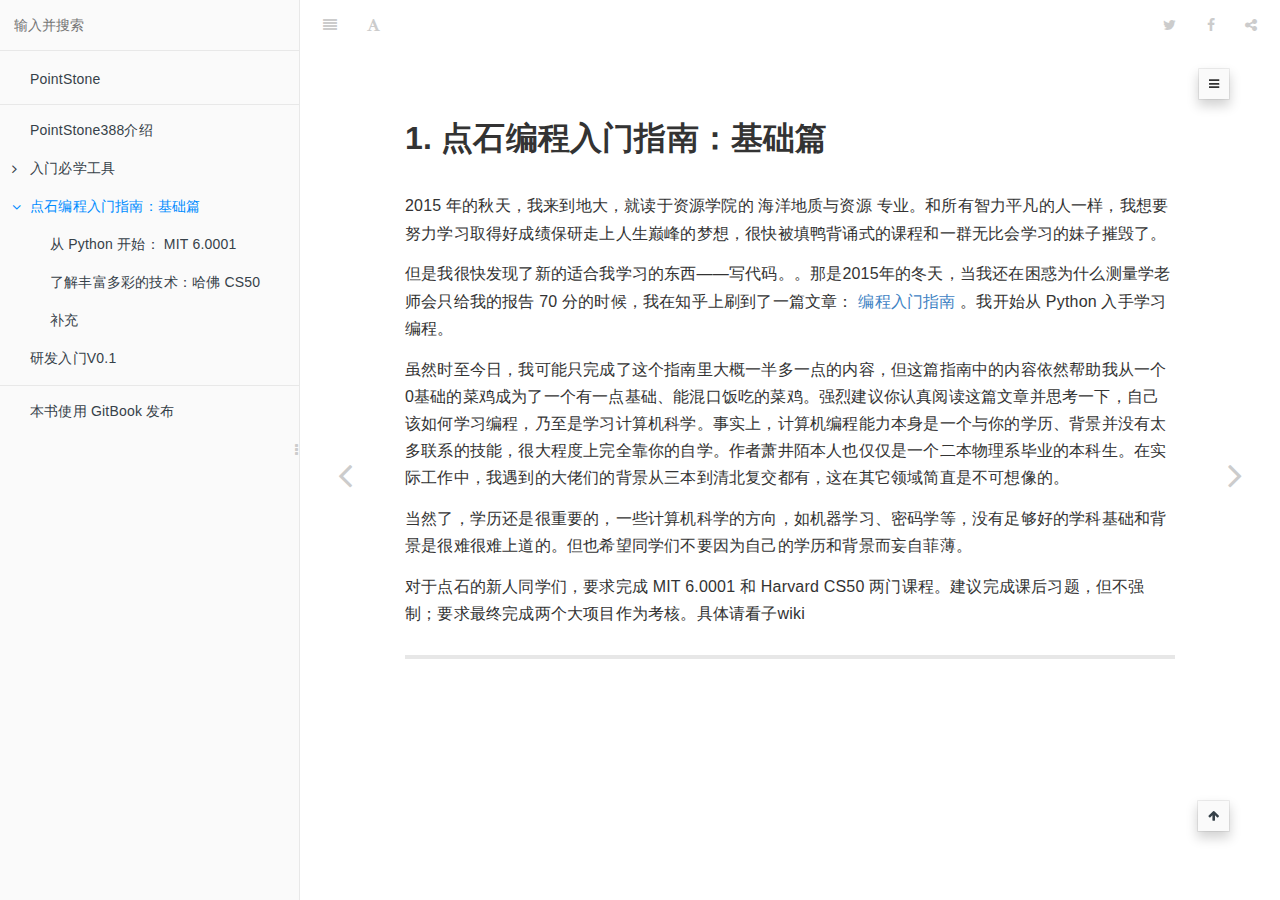
==== commit d6d00f46: "2019-04-04-20:23:37" ====
--- a/Basic/index.html
+++ b/Basic/index.html
@@ -338,7 +338,7 @@
     <script>
         var gitbook = gitbook || [];
         gitbook.push(function() {
-            gitbook.page.hasChanged({"page":{"title":"点石编程入门指南：基础篇","level":"1.3","depth":1,"next":{"title":"从 Python 开始： MIT 6.0001","level":"1.3.1","depth":2,"path":"Basic/MIT-60001.md","ref":"Basic/MIT-60001.md","articles":[]},"previous":{"title":"Git","level":"1.2.2","depth":2,"path":"First-To-Read/Git.md","ref":"First-To-Read/Git.md","articles":[]},"dir":"ltr"},"config":{"plugins":["mathjax","splitter","github-buttons","copy-code-button","-lunr","-search","search-plus","expandable-chapters-small","anchor-navigation-ex"],"styles":{"website":"styles/website.css"},"pluginsConfig":{"splitter":{},"fontsettings":{"theme":"white","family":"sans","size":2},"highlight":{},"anchor-navigation-ex":{"associatedWithSummary":true,"float":{"floatIcon":"fa fa-navicon","level1Icon":"","level2Icon":"","level3Icon":"","showLevelIcon":false},"mode":"float","multipleH1":true,"pageTop":{"level1Icon":"","level2Icon":"","level3Icon":"","showLevelIcon":false},"printLog":false,"showGoTop":true,"showLevel":true},"github-buttons":{"buttons":[{"user":"PointStoneTeam","repo":"PointStone388","type":"star","size":"small","count":true}]},"mathjax":{"forceSVG":false,"version":"2.6-latest"},"expandable-chapters-small":{},"copy-code-button":{},"sharing":{"facebook":true,"twitter":true,"google":false,"weibo":false,"instapaper":false,"vk":false,"all":["facebook","google","twitter","weibo","instapaper"]},"theme-default":{"styles":{"website":"styles/website.css","pdf":"styles/pdf.css","epub":"styles/epub.css","mobi":"styles/mobi.css","ebook":"styles/ebook.css","print":"styles/print.css"},"showLevel":false},"search-plus":{}},"theme":"default","author":"PointStone","pdf":{"pageNumbers":true,"fontSize":12,"fontFamily":"Arial","paperSize":"a4","chapterMark":"pagebreak","pageBreaksBefore":"/","margin":{"right":62,"left":62,"top":56,"bottom":56}},"structure":{"langs":"LANGS.md","readme":"README.md","glossary":"GLOSSARY.md","summary":"SUMMARY.md"},"variables":{},"title":"PointStone388计划","language":"zh-hans","links":{"sidebar":{"PointStone":"http://pointstone.org/"}},"gitbook":"*"},"file":{"path":"Basic/README.md","mtime":"2019-01-14T14:02:45.070Z","type":"markdown"},"gitbook":{"version":"3.2.3","time":"2019-02-07T14:43:23.434Z"},"basePath":"..","book":{"language":""}});
+            gitbook.page.hasChanged({"page":{"title":"点石编程入门指南：基础篇","level":"1.3","depth":1,"next":{"title":"从 Python 开始： MIT 6.0001","level":"1.3.1","depth":2,"path":"Basic/MIT-60001.md","ref":"Basic/MIT-60001.md","articles":[]},"previous":{"title":"Git","level":"1.2.2","depth":2,"path":"First-To-Read/Git.md","ref":"First-To-Read/Git.md","articles":[]},"dir":"ltr"},"config":{"plugins":["mathjax","splitter","github-buttons","copy-code-button","-lunr","-search","search-plus","expandable-chapters-small","anchor-navigation-ex"],"styles":{"website":"styles/website.css"},"pluginsConfig":{"splitter":{},"fontsettings":{"theme":"white","family":"sans","size":2},"highlight":{},"anchor-navigation-ex":{"associatedWithSummary":true,"float":{"floatIcon":"fa fa-navicon","level1Icon":"","level2Icon":"","level3Icon":"","showLevelIcon":false},"mode":"float","multipleH1":true,"pageTop":{"level1Icon":"","level2Icon":"","level3Icon":"","showLevelIcon":false},"printLog":false,"showGoTop":true,"showLevel":true},"github-buttons":{"buttons":[{"user":"PointStoneTeam","repo":"PointStone388","type":"star","size":"small","count":true}]},"mathjax":{"forceSVG":false,"version":"2.6-latest"},"expandable-chapters-small":{},"copy-code-button":{},"sharing":{"facebook":true,"twitter":true,"google":false,"weibo":false,"instapaper":false,"vk":false,"all":["facebook","google","twitter","weibo","instapaper"]},"theme-default":{"styles":{"website":"styles/website.css","pdf":"styles/pdf.css","epub":"styles/epub.css","mobi":"styles/mobi.css","ebook":"styles/ebook.css","print":"styles/print.css"},"showLevel":false},"search-plus":{}},"theme":"default","author":"PointStone","pdf":{"pageNumbers":true,"fontSize":12,"fontFamily":"Arial","paperSize":"a4","chapterMark":"pagebreak","pageBreaksBefore":"/","margin":{"right":62,"left":62,"top":56,"bottom":56}},"structure":{"langs":"LANGS.md","readme":"README.md","glossary":"GLOSSARY.md","summary":"SUMMARY.md"},"variables":{},"title":"PointStone388计划","language":"zh-hans","links":{"sidebar":{"PointStone":"http://pointstone.org/"}},"gitbook":"*"},"file":{"path":"Basic/README.md","mtime":"2019-01-14T14:02:45.070Z","type":"markdown"},"gitbook":{"version":"3.2.3","time":"2019-04-04T12:23:39.101Z"},"basePath":"..","book":{"language":""}});
         });
     </script>
 </div>
--- a/styles/website.css
+++ b/styles/website.css
@@ -1,3 +1,3 @@
-.gitbook-link {
+/* .gitbook-link {
     display: none !important;
-}+} */